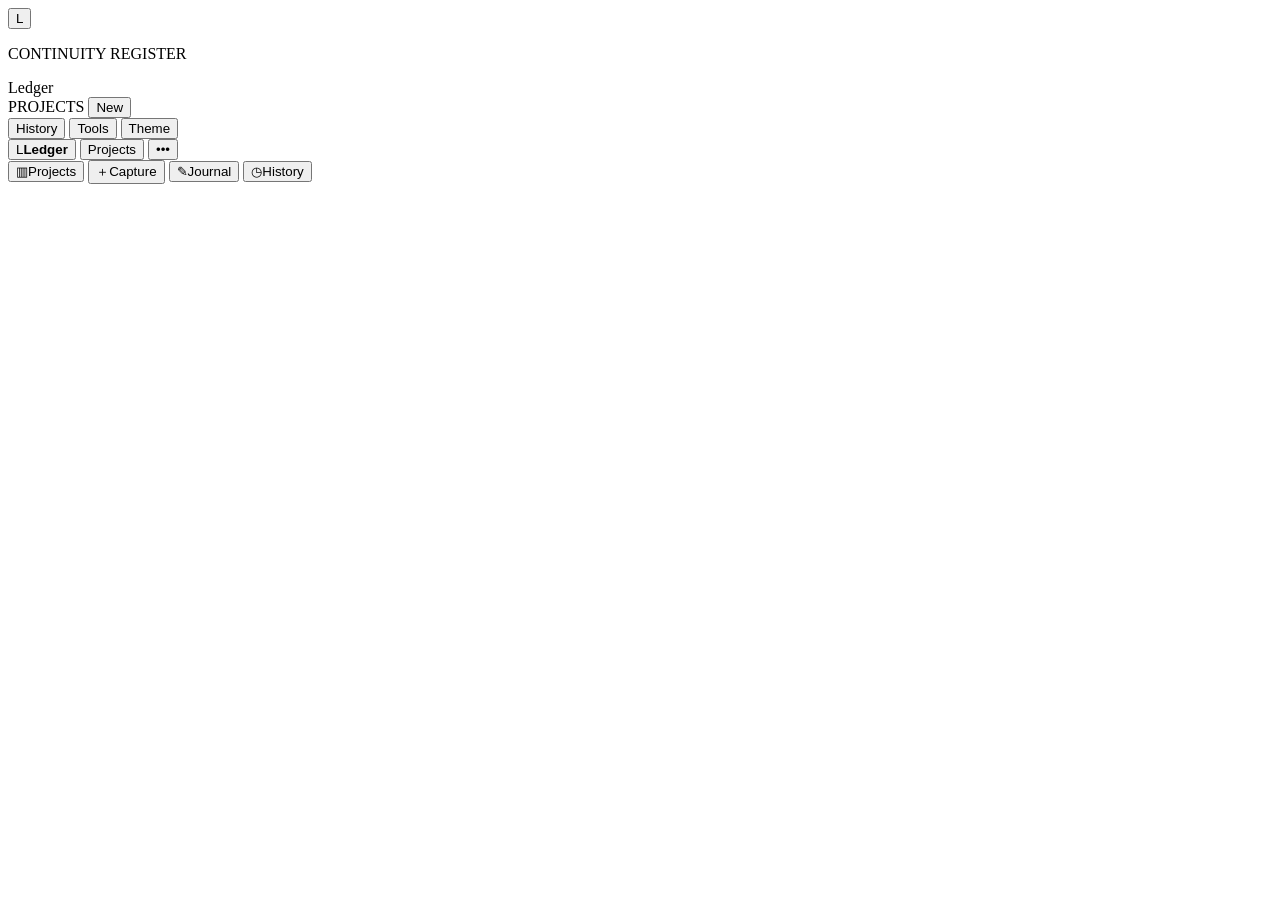
==== index.html @ 66446634 "Replace Ledger page with V3 return-point interface" ====
<!doctype html>
<html lang="en">
<head>
  <meta charset="utf-8">
  <meta name="viewport" content="width=device-width,initial-scale=1,viewport-fit=cover">
  <meta name="theme-color" content="#efe7d8">
  <meta name="color-scheme" content="light dark">
  <title>Ledger</title>
  <link rel="preconnect" href="https://fonts.googleapis.com">
  <link rel="preconnect" href="https://fonts.gstatic.com" crossorigin>
  <link href="https://fonts.googleapis.com/css2?family=IBM+Plex+Mono:wght@400;500;600;700&family=IBM+Plex+Sans:wght@400;500;600;700&family=Newsreader:opsz,wght@6..72,400;6..72,500;6..72,600;6..72,700&display=swap" rel="stylesheet">
  <link rel="stylesheet" href="stationery/v3.css?v=1">
  <script>
    try{document.documentElement.dataset.theme=localStorage.getItem('ledger-stationery-theme-v1')==='dark'?'dark':'light'}catch(e){document.documentElement.dataset.theme='light'}
  </script>
</head>
<body>
  <div class="app-shell">
    <aside class="project-spine" aria-label="Project index">
      <header class="brand-block">
        <button class="brand-mark" type="button" data-action="home" aria-label="Ledger home">L</button>
        <div>
          <p class="brand-kicker">CONTINUITY REGISTER</p>
          <div class="brand-name">Ledger</div>
        </div>
      </header>

      <div class="spine-section-head">
        <span>PROJECTS</span>
        <button class="text-action" type="button" data-action="new-project">New</button>
      </div>
      <nav id="projectIndex" class="project-index" aria-label="Projects"></nav>

      <footer class="spine-footer">
        <div id="syncStatus" class="sync-status"></div>
        <div class="spine-actions">
          <button type="button" data-action="history">History</button>
          <button type="button" data-action="tools">Tools</button>
          <button id="themeToggle" type="button" data-action="theme" aria-label="Switch theme">Theme</button>
        </div>
      </footer>
    </aside>

    <section class="main-stage">
      <header class="mobile-header">
        <button class="mobile-brand" type="button" data-action="projects"><span>L</span><strong>Ledger</strong></button>
        <button id="mobileProjectName" class="mobile-project-name" type="button" data-action="projects">Projects</button>
        <button class="mobile-icon-button" type="button" data-action="tools" aria-label="Tools">•••</button>
      </header>

      <main id="mainContent" class="main-content">
        <section id="corruptState" class="system-state" hidden></section>
        <section id="emptyState" class="empty-state" hidden>
          <p class="micro-label">NEW REGISTER</p>
          <h1>Start with one project.</h1>
          <p>Ledger is built to help you return to work without rebuilding the context in your head.</p>
          <button class="primary-button" type="button" data-action="new-project">Create project</button>
        </section>

        <article id="projectSurface" class="project-surface" hidden>
          <header class="project-header">
            <div class="project-heading-copy">
              <div class="project-line">
                <span id="projectPosition">PROJECT 01 / 01</span>
                <span id="projectMode">WORK REGISTER</span>
                <span id="projectUpdated">UPDATED TODAY</span>
              </div>
              <h1 id="projectTitle"></h1>
              <p id="projectDescription" class="project-description"></p>
              <div id="projectLinks" class="project-links"></div>
            </div>
            <div class="project-header-actions">
              <button class="primary-button" type="button" data-action="capture">Capture</button>
              <button type="button" data-action="log-work">Log work</button>
              <button type="button" data-action="edit-project">Edit</button>
            </div>
          </header>

          <section id="returnPoint" class="return-point" aria-labelledby="returnPointLabel">
            <div class="return-label-block">
              <span id="returnPointLabel" class="micro-label">RETURN POINT</span>
              <strong id="returnTime">Today</strong>
            </div>
            <div class="return-summary">
              <p id="returnChange" class="return-change"></p>
              <p id="returnPrompt" class="return-prompt"></p>
            </div>
            <div id="returnAction" class="return-action"></div>
          </section>

          <div class="project-layout">
            <section class="work-stream" aria-label="Current work">
              <section class="work-section now-section">
                <div class="section-heading">
                  <div><span class="section-index">01</span><h2>Now</h2></div>
                  <span id="activeCount" class="section-count"></span>
                </div>
                <div id="activeTasks" class="task-list active-task-list"></div>
              </section>

              <section class="work-section queue-section">
                <div class="section-heading">
                  <div><span class="section-index">02</span><h2>Next</h2></div>
                  <div class="section-actions"><span id="openCount" class="section-count"></span><button type="button" data-action="quick-task">+ Task</button></div>
                </div>
                <div id="openTasks" class="task-list queue-task-list"></div>
              </section>

              <details id="archiveSection" class="archive-section">
                <summary><span><span class="section-index">03</span> Archive</span><span id="doneCount"></span></summary>
                <div id="doneTasks" class="task-list done-task-list"></div>
              </details>
            </section>

            <aside class="context-margin" aria-label="Project context">
              <section id="briefSection" class="context-section brief-section">
                <div class="context-heading"><span>PROJECT BRIEF</span><button type="button" data-action="edit-project">Edit</button></div>
                <div id="briefContent"></div>
              </section>

              <section class="context-section notes-section">
                <div class="context-heading"><span>NOTES</span><button type="button" data-action="new-note">+ Note</button></div>
                <div id="notesList" class="notes-list"></div>
              </section>

              <section class="context-section journal-section">
                <div class="context-heading"><span>JOURNAL</span><button type="button" data-action="new-journal">+ Entry</button></div>
                <div id="journalList" class="journal-list"></div>
                <button id="journalMore" class="context-more" type="button" data-action="history" hidden>See full history</button>
              </section>
            </aside>
          </div>
        </article>
      </main>
    </section>
  </div>

  <nav class="mobile-dock" aria-label="Primary actions">
    <button type="button" data-action="projects"><span class="dock-icon">▥</span><span>Projects</span></button>
    <button class="dock-primary" type="button" data-action="capture"><span class="dock-icon">＋</span><span>Capture</span></button>
    <button type="button" data-action="new-journal"><span class="dock-icon">✎</span><span>Journal</span></button>
    <button type="button" data-action="history"><span class="dock-icon">◷</span><span>History</span></button>
  </nav>

  <dialog id="projectsDialog" class="ledger-dialog compact-dialog">
    <form method="dialog" class="dialog-chrome"><button class="dialog-close" value="cancel" aria-label="Close">×</button></form>
    <header class="dialog-header"><span class="micro-label">PROJECT INDEX</span><h2>Projects</h2></header>
    <div id="projectsDialogList" class="dialog-project-list"></div>
    <button class="primary-button full-button" type="button" data-action="new-project">New project</button>
  </dialog>

  <dialog id="captureDialog" class="ledger-dialog">
    <form id="captureForm">
      <button class="dialog-close" type="button" data-action="close-dialog" aria-label="Close">×</button>
      <header class="dialog-header"><span class="micro-label">CAPTURE</span><h2>Add to project</h2></header>
      <div class="capture-kind" role="group" aria-label="Capture type">
        <button type="button" data-capture-kind="NOTE">Note</button>
        <button type="button" data-capture-kind="CHECKLIST" class="selected">Task</button>
        <button type="button" data-capture-kind="EXECUTION">Detailed task</button>
      </div>
      <label class="field"><span>Title / note</span><textarea id="captureTitle" rows="4" required></textarea></label>
      <label id="capturePhaseField" class="field"><span>Section / phase</span><input id="capturePhase" type="text"></label>
      <div id="captureDetailFields" class="field-stack" hidden>
        <label class="field"><span>Outcome</span><textarea id="captureOutcome" rows="2"></textarea></label>
        <label class="field"><span>Input / source</span><textarea id="captureInputs" rows="2"></textarea></label>
        <label class="field"><span>Waiting on / dependencies</span><textarea id="captureDependencies" rows="2"></textarea></label>
        <label class="field"><span>Done when</span><textarea id="captureAcceptance" rows="2"></textarea></label>
      </div>
      <button class="primary-button full-button" type="submit">Save to Ledger</button>
    </form>
  </dialog>

  <dialog id="projectDialog" class="ledger-dialog wide-dialog">
    <form id="projectForm">
      <button class="dialog-close" type="button" data-action="close-dialog" aria-label="Close">×</button>
      <header class="dialog-header"><span class="micro-label">PROJECT</span><h2 id="projectDialogTitle">Project</h2></header>
      <input id="projectId" type="hidden">
      <label class="field"><span>Project title</span><input id="projectTitleInput" type="text" required></label>
      <label class="field"><span>Description</span><textarea id="projectDescriptionInput" rows="3"></textarea></label>
      <label class="field"><span>Project links</span><textarea id="projectLinksInput" rows="3" placeholder="GitHub | https://github.com/owner/repo"></textarea><small>One per line. Optional format: Label | URL</small></label>
      <fieldset class="field-group"><legend>Format</legend><div class="segmented"><label><input type="radio" name="projectMode" value="LIST" checked> List</label><label><input type="radio" name="projectMode" value="ROADMAP"> Roadmap</label></div></fieldset>
      <div id="roadmapFields" class="field-stack">
        <label class="field"><span>Current reality</span><textarea id="framingCurrent" rows="3"></textarea></label>
        <label class="field"><span>Definition of done</span><textarea id="framingDone" rows="3"></textarea></label>
        <label class="field"><span>Final proof</span><textarea id="framingProof" rows="2"></textarea></label>
        <label class="field"><span>In scope</span><textarea id="framingScope" rows="2"></textarea></label>
        <label class="field"><span>Not doing</span><textarea id="framingNotDoing" rows="2"></textarea></label>
        <label class="field"><span>Effort limit</span><input id="framingEffort" type="text"></label>
        <label class="field"><span>Highest-risk unknown</span><textarea id="framingRisk" rows="2"></textarea></label>
      </div>
      <button class="primary-button full-button" type="submit">Save project</button>
    </form>
  </dialog>

  <dialog id="taskDialog" class="ledger-dialog wide-dialog task-dialog">
    <form id="taskForm">
      <button class="dialog-close" type="button" data-action="close-dialog" aria-label="Close">×</button>
      <header class="dialog-header"><span id="taskKindLabel" class="micro-label">TASK</span><h2>Task details</h2></header>
      <input id="taskId" type="hidden">
      <div class="task-editor-grid">
        <label class="field span-2"><span>Title</span><textarea id="taskTitleInput" rows="2" required></textarea></label>
        <label class="field"><span>Status</span><select id="taskStatusInput"><option>OPEN</option><option>ACTIVE</option><option>BLOCKED</option><option>DONE</option></select></label>
        <label class="field"><span>Section / phase</span><input id="taskPhaseInput" type="text"></label>
        <label class="field span-2"><span>Working note</span><textarea id="taskNotesInput" rows="3"></textarea></label>
        <label class="field span-2"><span>Link</span><input id="taskLinkInput" type="url" inputmode="url"></label>
      </div>
      <details class="editor-details" open><summary>Execution context</summary><div class="field-stack two-column-fields">
        <label class="field"><span>Outcome</span><textarea id="taskOutcomeInput" rows="2"></textarea></label>
        <label class="field"><span>Input / source</span><textarea id="taskInputsInput" rows="2"></textarea></label>
        <label class="field"><span>Waiting on</span><textarea id="taskDependenciesInput" rows="2"></textarea></label>
        <label class="field"><span>Boundary</span><textarea id="taskBoundaryInput" rows="2"></textarea></label>
        <label class="field"><span>Done when</span><textarea id="taskAcceptanceInput" rows="2"></textarea></label>
        <label class="field"><span>Verification</span><textarea id="taskVerificationInput" rows="2"></textarea></label>
        <label class="field span-2"><span>Stop condition</span><textarea id="taskStopInput" rows="2"></textarea></label>
      </div></details>
      <section class="editor-section"><div class="editor-section-head"><span>CHECKLIST</span><button type="button" data-action="add-subtask">+ Step</button></div><div id="subtaskEditor" class="subtask-editor"></div></section>
      <section class="editor-section"><div class="editor-section-head"><span>TASK NOTES</span></div><div id="taskNotationList" class="notation-list"></div><label class="field"><span>Add timestamped note</span><textarea id="taskNewNotation" rows="2"></textarea></label></section>
      <div class="dialog-actions"><button class="danger-text" type="button" data-action="delete-task">Delete</button><span></span><button type="button" data-action="close-dialog">Cancel</button><button class="primary-button" type="submit">Save task</button></div>
    </form>
  </dialog>

  <dialog id="noteDialog" class="ledger-dialog">
    <form id="noteForm">
      <button class="dialog-close" type="button" data-action="close-dialog" aria-label="Close">×</button>
      <header class="dialog-header"><span class="micro-label">PROJECT NOTE</span><h2 id="noteDialogTitle">Note</h2></header>
      <input id="noteId" type="hidden">
      <label class="field"><span>Note</span><textarea id="noteBody" rows="10" required></textarea></label>
      <div class="dialog-actions"><button id="noteDelete" class="danger-text" type="button" data-action="delete-note">Delete</button><span></span><button class="primary-button" type="submit">Save note</button></div>
    </form>
  </dialog>

  <dialog id="journalDialog" class="ledger-dialog">
    <form id="journalForm">
      <button class="dialog-close" type="button" data-action="close-dialog" aria-label="Close">×</button>
      <header class="dialog-header"><span class="micro-label">PROJECT JOURNAL</span><h2 id="journalDialogTitle">New entry</h2></header>
      <input id="journalId" type="hidden">
      <label class="field"><span>Thought / observation / decision</span><textarea id="journalBody" rows="10" required></textarea></label>
      <div class="dialog-actions"><button id="journalDelete" class="danger-text" type="button" data-action="delete-journal">Delete</button><span></span><button class="primary-button" type="submit">Save entry</button></div>
    </form>
  </dialog>

  <dialog id="worklogDialog" class="ledger-dialog">
    <form id="worklogForm">
      <button class="dialog-close" type="button" data-action="close-dialog" aria-label="Close">×</button>
      <header class="dialog-header"><span class="micro-label">WORK RECORD</span><h2>Log work</h2></header>
      <label class="field"><span>What changed?</span><textarea id="worklogSummary" rows="6" required></textarea></label>
      <button class="primary-button full-button" type="submit">Add to history</button>
    </form>
  </dialog>

  <dialog id="historyDialog" class="ledger-dialog wide-dialog">
    <form method="dialog" class="dialog-chrome"><button class="dialog-close" value="cancel" aria-label="Close">×</button></form>
    <header class="dialog-header"><span class="micro-label">CHRONOLOGY</span><h2>Work history</h2></header>
    <div id="historyList" class="history-list"></div>
  </dialog>

  <dialog id="toolsDialog" class="ledger-dialog compact-dialog">
    <form method="dialog" class="dialog-chrome"><button class="dialog-close" value="cancel" aria-label="Close">×</button></form>
    <header class="dialog-header"><span class="micro-label">LEDGER</span><h2>Tools</h2></header>
    <div class="tool-list">
      <a href="sync.html"><strong>GitHub sync</strong><span>Connection and backup status →</span></a>
      <button type="button" data-action="export"><strong>Export project</strong><span>Download Markdown ↓</span></button>
      <button type="button" data-action="import"><strong>Import Markdown</strong><span>Create a project from a file ↑</span></button>
      <button type="button" data-action="theme"><strong>Appearance</strong><span>Toggle light / dark</span></button>
    </div>
  </dialog>

  <input id="importFile" type="file" accept=".md,text/markdown,text/plain" hidden>
  <div id="toast" class="toast" role="status" aria-live="polite" hidden><span id="toastText"></span><button id="toastUndo" type="button" hidden>Undo</button></div>

  <script src="stationery/v3.js?v=1"></script>
  <script src="stationery/auto-sync.js?v=1"></script>
</body>
</html>
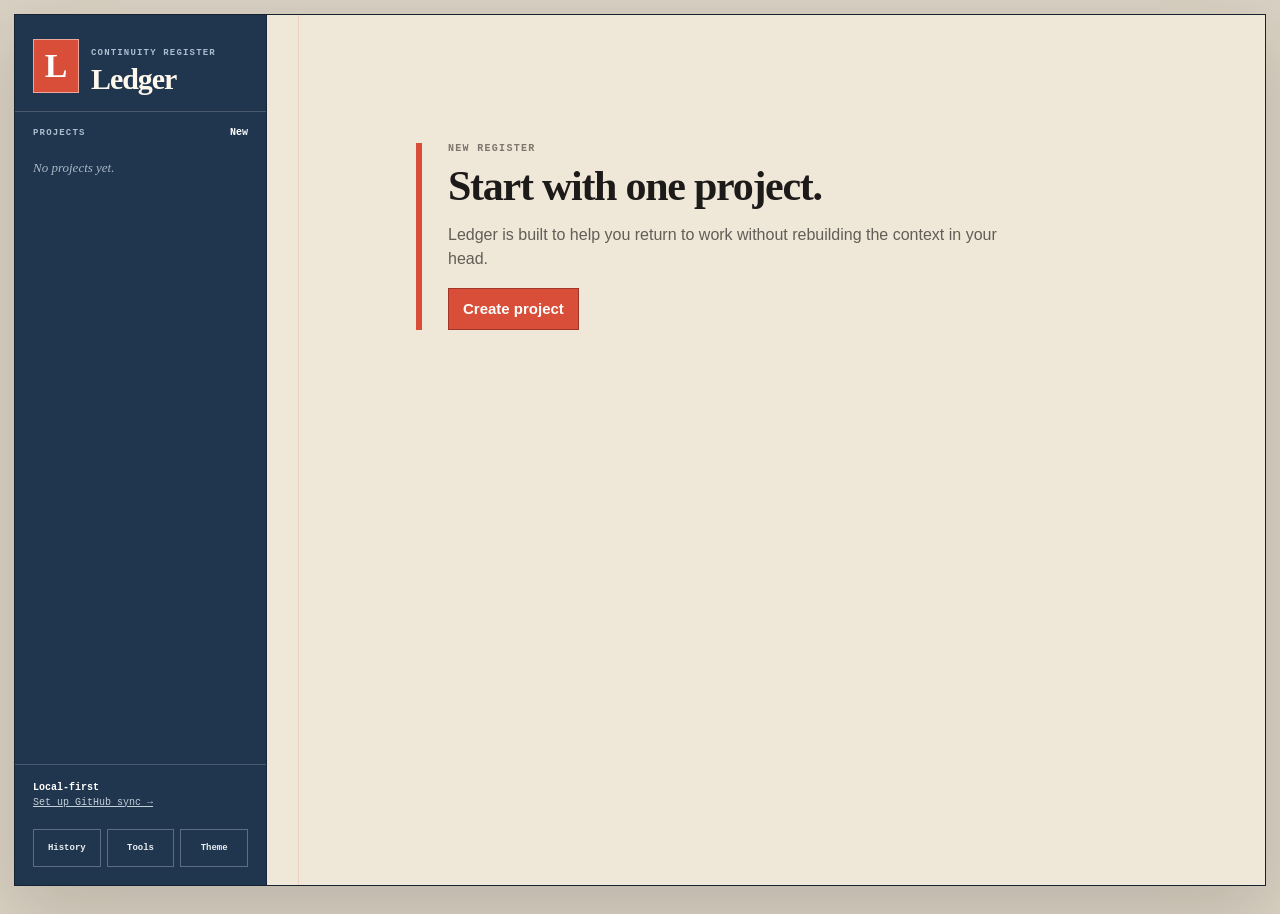
==== commit 1122ab3a: "Align Ledger V3 information order with Return Point model" ====
--- a/index.html
+++ b/index.html
@@ -9,7 +9,7 @@
   <link rel="preconnect" href="https://fonts.googleapis.com">
   <link rel="preconnect" href="https://fonts.gstatic.com" crossorigin>
   <link href="https://fonts.googleapis.com/css2?family=IBM+Plex+Mono:wght@400;500;600;700&family=IBM+Plex+Sans:wght@400;500;600;700&family=Newsreader:opsz,wght@6..72,400;6..72,500;6..72,600;6..72,700&display=swap" rel="stylesheet">
-  <link rel="stylesheet" href="stationery/v3.css?v=1">
+  <link rel="stylesheet" href="stationery/v3.css?v=2">
   <script>
     try{document.documentElement.dataset.theme=localStorage.getItem('ledger-stationery-theme-v1')==='dark'?'dark':'light'}catch(e){document.documentElement.dataset.theme='light'}
   </script>
@@ -107,12 +107,16 @@
               </section>
 
               <details id="archiveSection" class="archive-section">
-                <summary><span><span class="section-index">03</span> Archive</span><span id="doneCount"></span></summary>
+                <summary><span><span class="section-index">04</span> Archive</span><span id="doneCount"></span></summary>
                 <div id="doneTasks" class="task-list done-task-list"></div>
               </details>
             </section>
 
             <aside class="context-margin" aria-label="Project context">
+              <div class="context-stream-label">
+                <span class="section-index">03</span>
+                <div><strong>Context</strong><small>What you need to remember</small></div>
+              </div>
               <section id="briefSection" class="context-section brief-section">
                 <div class="context-heading"><span>PROJECT BRIEF</span><button type="button" data-action="edit-project">Edit</button></div>
                 <div id="briefContent"></div>
@@ -129,6 +133,7 @@
                 <button id="journalMore" class="context-more" type="button" data-action="history" hidden>See full history</button>
               </section>
             </aside>
+
           </div>
         </article>
       </main>
--- a/stationery/v3.css
+++ b/stationery/v3.css
@@ -0,0 +1,3 @@
+@import url('./v3-foundation.css?v=1');
+@import url('./v3-components.css?v=1');
+@import url('./v3-responsive.css?v=1');
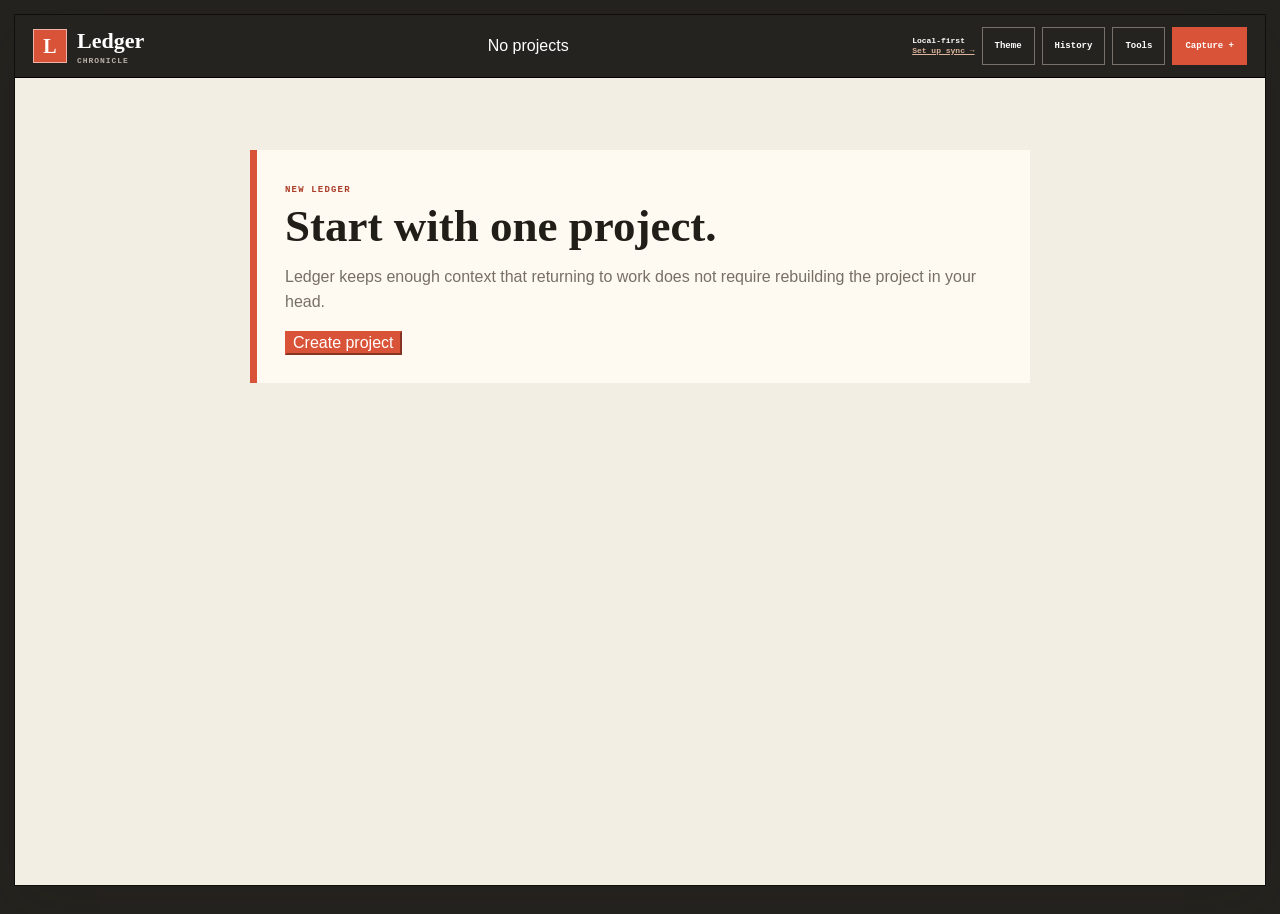
==== commit f8b94438: "Promote Chronicle V4 at tester root" ====
--- a/index.html
+++ b/index.html
@@ -3,277 +3,14 @@
 <head>
   <meta charset="utf-8">
   <meta name="viewport" content="width=device-width,initial-scale=1,viewport-fit=cover">
-  <meta name="theme-color" content="#efe7d8">
-  <meta name="color-scheme" content="light dark">
+  <meta name="theme-color" content="#f3eee4">
   <title>Ledger</title>
-  <link rel="preconnect" href="https://fonts.googleapis.com">
-  <link rel="preconnect" href="https://fonts.gstatic.com" crossorigin>
-  <link href="https://fonts.googleapis.com/css2?family=IBM+Plex+Mono:wght@400;500;600;700&family=IBM+Plex+Sans:wght@400;500;600;700&family=Newsreader:opsz,wght@6..72,400;6..72,500;6..72,600;6..72,700&display=swap" rel="stylesheet">
-  <link rel="stylesheet" href="stationery/v3.css?v=2">
   <script>
-    try{document.documentElement.dataset.theme=localStorage.getItem('ledger-stationery-theme-v1')==='dark'?'dark':'light'}catch(e){document.documentElement.dataset.theme='light'}
+    const target = `v4/chronicle.html${location.search}${location.hash}`;
+    location.replace(target);
   </script>
 </head>
 <body>
-  <div class="app-shell">
-    <aside class="project-spine" aria-label="Project index">
-      <header class="brand-block">
-        <button class="brand-mark" type="button" data-action="home" aria-label="Ledger home">L</button>
-        <div>
-          <p class="brand-kicker">CONTINUITY REGISTER</p>
-          <div class="brand-name">Ledger</div>
-        </div>
-      </header>
-
-      <div class="spine-section-head">
-        <span>PROJECTS</span>
-        <button class="text-action" type="button" data-action="new-project">New</button>
-      </div>
-      <nav id="projectIndex" class="project-index" aria-label="Projects"></nav>
-
-      <footer class="spine-footer">
-        <div id="syncStatus" class="sync-status"></div>
-        <div class="spine-actions">
-          <button type="button" data-action="history">History</button>
-          <button type="button" data-action="tools">Tools</button>
-          <button id="themeToggle" type="button" data-action="theme" aria-label="Switch theme">Theme</button>
-        </div>
-      </footer>
-    </aside>
-
-    <section class="main-stage">
-      <header class="mobile-header">
-        <button class="mobile-brand" type="button" data-action="projects"><span>L</span><strong>Ledger</strong></button>
-        <button id="mobileProjectName" class="mobile-project-name" type="button" data-action="projects">Projects</button>
-        <button class="mobile-icon-button" type="button" data-action="tools" aria-label="Tools">•••</button>
-      </header>
-
-      <main id="mainContent" class="main-content">
-        <section id="corruptState" class="system-state" hidden></section>
-        <section id="emptyState" class="empty-state" hidden>
-          <p class="micro-label">NEW REGISTER</p>
-          <h1>Start with one project.</h1>
-          <p>Ledger is built to help you return to work without rebuilding the context in your head.</p>
-          <button class="primary-button" type="button" data-action="new-project">Create project</button>
-        </section>
-
-        <article id="projectSurface" class="project-surface" hidden>
-          <header class="project-header">
-            <div class="project-heading-copy">
-              <div class="project-line">
-                <span id="projectPosition">PROJECT 01 / 01</span>
-                <span id="projectMode">WORK REGISTER</span>
-                <span id="projectUpdated">UPDATED TODAY</span>
-              </div>
-              <h1 id="projectTitle"></h1>
-              <p id="projectDescription" class="project-description"></p>
-              <div id="projectLinks" class="project-links"></div>
-            </div>
-            <div class="project-header-actions">
-              <button class="primary-button" type="button" data-action="capture">Capture</button>
-              <button type="button" data-action="log-work">Log work</button>
-              <button type="button" data-action="edit-project">Edit</button>
-            </div>
-          </header>
-
-          <section id="returnPoint" class="return-point" aria-labelledby="returnPointLabel">
-            <div class="return-label-block">
-              <span id="returnPointLabel" class="micro-label">RETURN POINT</span>
-              <strong id="returnTime">Today</strong>
-            </div>
-            <div class="return-summary">
-              <p id="returnChange" class="return-change"></p>
-              <p id="returnPrompt" class="return-prompt"></p>
-            </div>
-            <div id="returnAction" class="return-action"></div>
-          </section>
-
-          <div class="project-layout">
-            <section class="work-stream" aria-label="Current work">
-              <section class="work-section now-section">
-                <div class="section-heading">
-                  <div><span class="section-index">01</span><h2>Now</h2></div>
-                  <span id="activeCount" class="section-count"></span>
-                </div>
-                <div id="activeTasks" class="task-list active-task-list"></div>
-              </section>
-
-              <section class="work-section queue-section">
-                <div class="section-heading">
-                  <div><span class="section-index">02</span><h2>Next</h2></div>
-                  <div class="section-actions"><span id="openCount" class="section-count"></span><button type="button" data-action="quick-task">+ Task</button></div>
-                </div>
-                <div id="openTasks" class="task-list queue-task-list"></div>
-              </section>
-
-              <details id="archiveSection" class="archive-section">
-                <summary><span><span class="section-index">04</span> Archive</span><span id="doneCount"></span></summary>
-                <div id="doneTasks" class="task-list done-task-list"></div>
-              </details>
-            </section>
-
-            <aside class="context-margin" aria-label="Project context">
-              <div class="context-stream-label">
-                <span class="section-index">03</span>
-                <div><strong>Context</strong><small>What you need to remember</small></div>
-              </div>
-              <section id="briefSection" class="context-section brief-section">
-                <div class="context-heading"><span>PROJECT BRIEF</span><button type="button" data-action="edit-project">Edit</button></div>
-                <div id="briefContent"></div>
-              </section>
-
-              <section class="context-section notes-section">
-                <div class="context-heading"><span>NOTES</span><button type="button" data-action="new-note">+ Note</button></div>
-                <div id="notesList" class="notes-list"></div>
-              </section>
-
-              <section class="context-section journal-section">
-                <div class="context-heading"><span>JOURNAL</span><button type="button" data-action="new-journal">+ Entry</button></div>
-                <div id="journalList" class="journal-list"></div>
-                <button id="journalMore" class="context-more" type="button" data-action="history" hidden>See full history</button>
-              </section>
-            </aside>
-
-          </div>
-        </article>
-      </main>
-    </section>
-  </div>
-
-  <nav class="mobile-dock" aria-label="Primary actions">
-    <button type="button" data-action="projects"><span class="dock-icon">▥</span><span>Projects</span></button>
-    <button class="dock-primary" type="button" data-action="capture"><span class="dock-icon">＋</span><span>Capture</span></button>
-    <button type="button" data-action="new-journal"><span class="dock-icon">✎</span><span>Journal</span></button>
-    <button type="button" data-action="history"><span class="dock-icon">◷</span><span>History</span></button>
-  </nav>
-
-  <dialog id="projectsDialog" class="ledger-dialog compact-dialog">
-    <form method="dialog" class="dialog-chrome"><button class="dialog-close" value="cancel" aria-label="Close">×</button></form>
-    <header class="dialog-header"><span class="micro-label">PROJECT INDEX</span><h2>Projects</h2></header>
-    <div id="projectsDialogList" class="dialog-project-list"></div>
-    <button class="primary-button full-button" type="button" data-action="new-project">New project</button>
-  </dialog>
-
-  <dialog id="captureDialog" class="ledger-dialog">
-    <form id="captureForm">
-      <button class="dialog-close" type="button" data-action="close-dialog" aria-label="Close">×</button>
-      <header class="dialog-header"><span class="micro-label">CAPTURE</span><h2>Add to project</h2></header>
-      <div class="capture-kind" role="group" aria-label="Capture type">
-        <button type="button" data-capture-kind="NOTE">Note</button>
-        <button type="button" data-capture-kind="CHECKLIST" class="selected">Task</button>
-        <button type="button" data-capture-kind="EXECUTION">Detailed task</button>
-      </div>
-      <label class="field"><span>Title / note</span><textarea id="captureTitle" rows="4" required></textarea></label>
-      <label id="capturePhaseField" class="field"><span>Section / phase</span><input id="capturePhase" type="text"></label>
-      <div id="captureDetailFields" class="field-stack" hidden>
-        <label class="field"><span>Outcome</span><textarea id="captureOutcome" rows="2"></textarea></label>
-        <label class="field"><span>Input / source</span><textarea id="captureInputs" rows="2"></textarea></label>
-        <label class="field"><span>Waiting on / dependencies</span><textarea id="captureDependencies" rows="2"></textarea></label>
-        <label class="field"><span>Done when</span><textarea id="captureAcceptance" rows="2"></textarea></label>
-      </div>
-      <button class="primary-button full-button" type="submit">Save to Ledger</button>
-    </form>
-  </dialog>
-
-  <dialog id="projectDialog" class="ledger-dialog wide-dialog">
-    <form id="projectForm">
-      <button class="dialog-close" type="button" data-action="close-dialog" aria-label="Close">×</button>
-      <header class="dialog-header"><span class="micro-label">PROJECT</span><h2 id="projectDialogTitle">Project</h2></header>
-      <input id="projectId" type="hidden">
-      <label class="field"><span>Project title</span><input id="projectTitleInput" type="text" required></label>
-      <label class="field"><span>Description</span><textarea id="projectDescriptionInput" rows="3"></textarea></label>
-      <label class="field"><span>Project links</span><textarea id="projectLinksInput" rows="3" placeholder="GitHub | https://github.com/owner/repo"></textarea><small>One per line. Optional format: Label | URL</small></label>
-      <fieldset class="field-group"><legend>Format</legend><div class="segmented"><label><input type="radio" name="projectMode" value="LIST" checked> List</label><label><input type="radio" name="projectMode" value="ROADMAP"> Roadmap</label></div></fieldset>
-      <div id="roadmapFields" class="field-stack">
-        <label class="field"><span>Current reality</span><textarea id="framingCurrent" rows="3"></textarea></label>
-        <label class="field"><span>Definition of done</span><textarea id="framingDone" rows="3"></textarea></label>
-        <label class="field"><span>Final proof</span><textarea id="framingProof" rows="2"></textarea></label>
-        <label class="field"><span>In scope</span><textarea id="framingScope" rows="2"></textarea></label>
-        <label class="field"><span>Not doing</span><textarea id="framingNotDoing" rows="2"></textarea></label>
-        <label class="field"><span>Effort limit</span><input id="framingEffort" type="text"></label>
-        <label class="field"><span>Highest-risk unknown</span><textarea id="framingRisk" rows="2"></textarea></label>
-      </div>
-      <button class="primary-button full-button" type="submit">Save project</button>
-    </form>
-  </dialog>
-
-  <dialog id="taskDialog" class="ledger-dialog wide-dialog task-dialog">
-    <form id="taskForm">
-      <button class="dialog-close" type="button" data-action="close-dialog" aria-label="Close">×</button>
-      <header class="dialog-header"><span id="taskKindLabel" class="micro-label">TASK</span><h2>Task details</h2></header>
-      <input id="taskId" type="hidden">
-      <div class="task-editor-grid">
-        <label class="field span-2"><span>Title</span><textarea id="taskTitleInput" rows="2" required></textarea></label>
-        <label class="field"><span>Status</span><select id="taskStatusInput"><option>OPEN</option><option>ACTIVE</option><option>BLOCKED</option><option>DONE</option></select></label>
-        <label class="field"><span>Section / phase</span><input id="taskPhaseInput" type="text"></label>
-        <label class="field span-2"><span>Working note</span><textarea id="taskNotesInput" rows="3"></textarea></label>
-        <label class="field span-2"><span>Link</span><input id="taskLinkInput" type="url" inputmode="url"></label>
-      </div>
-      <details class="editor-details" open><summary>Execution context</summary><div class="field-stack two-column-fields">
-        <label class="field"><span>Outcome</span><textarea id="taskOutcomeInput" rows="2"></textarea></label>
-        <label class="field"><span>Input / source</span><textarea id="taskInputsInput" rows="2"></textarea></label>
-        <label class="field"><span>Waiting on</span><textarea id="taskDependenciesInput" rows="2"></textarea></label>
-        <label class="field"><span>Boundary</span><textarea id="taskBoundaryInput" rows="2"></textarea></label>
-        <label class="field"><span>Done when</span><textarea id="taskAcceptanceInput" rows="2"></textarea></label>
-        <label class="field"><span>Verification</span><textarea id="taskVerificationInput" rows="2"></textarea></label>
-        <label class="field span-2"><span>Stop condition</span><textarea id="taskStopInput" rows="2"></textarea></label>
-      </div></details>
-      <section class="editor-section"><div class="editor-section-head"><span>CHECKLIST</span><button type="button" data-action="add-subtask">+ Step</button></div><div id="subtaskEditor" class="subtask-editor"></div></section>
-      <section class="editor-section"><div class="editor-section-head"><span>TASK NOTES</span></div><div id="taskNotationList" class="notation-list"></div><label class="field"><span>Add timestamped note</span><textarea id="taskNewNotation" rows="2"></textarea></label></section>
-      <div class="dialog-actions"><button class="danger-text" type="button" data-action="delete-task">Delete</button><span></span><button type="button" data-action="close-dialog">Cancel</button><button class="primary-button" type="submit">Save task</button></div>
-    </form>
-  </dialog>
-
-  <dialog id="noteDialog" class="ledger-dialog">
-    <form id="noteForm">
-      <button class="dialog-close" type="button" data-action="close-dialog" aria-label="Close">×</button>
-      <header class="dialog-header"><span class="micro-label">PROJECT NOTE</span><h2 id="noteDialogTitle">Note</h2></header>
-      <input id="noteId" type="hidden">
-      <label class="field"><span>Note</span><textarea id="noteBody" rows="10" required></textarea></label>
-      <div class="dialog-actions"><button id="noteDelete" class="danger-text" type="button" data-action="delete-note">Delete</button><span></span><button class="primary-button" type="submit">Save note</button></div>
-    </form>
-  </dialog>
-
-  <dialog id="journalDialog" class="ledger-dialog">
-    <form id="journalForm">
-      <button class="dialog-close" type="button" data-action="close-dialog" aria-label="Close">×</button>
-      <header class="dialog-header"><span class="micro-label">PROJECT JOURNAL</span><h2 id="journalDialogTitle">New entry</h2></header>
-      <input id="journalId" type="hidden">
-      <label class="field"><span>Thought / observation / decision</span><textarea id="journalBody" rows="10" required></textarea></label>
-      <div class="dialog-actions"><button id="journalDelete" class="danger-text" type="button" data-action="delete-journal">Delete</button><span></span><button class="primary-button" type="submit">Save entry</button></div>
-    </form>
-  </dialog>
-
-  <dialog id="worklogDialog" class="ledger-dialog">
-    <form id="worklogForm">
-      <button class="dialog-close" type="button" data-action="close-dialog" aria-label="Close">×</button>
-      <header class="dialog-header"><span class="micro-label">WORK RECORD</span><h2>Log work</h2></header>
-      <label class="field"><span>What changed?</span><textarea id="worklogSummary" rows="6" required></textarea></label>
-      <button class="primary-button full-button" type="submit">Add to history</button>
-    </form>
-  </dialog>
-
-  <dialog id="historyDialog" class="ledger-dialog wide-dialog">
-    <form method="dialog" class="dialog-chrome"><button class="dialog-close" value="cancel" aria-label="Close">×</button></form>
-    <header class="dialog-header"><span class="micro-label">CHRONOLOGY</span><h2>Work history</h2></header>
-    <div id="historyList" class="history-list"></div>
-  </dialog>
-
-  <dialog id="toolsDialog" class="ledger-dialog compact-dialog">
-    <form method="dialog" class="dialog-chrome"><button class="dialog-close" value="cancel" aria-label="Close">×</button></form>
-    <header class="dialog-header"><span class="micro-label">LEDGER</span><h2>Tools</h2></header>
-    <div class="tool-list">
-      <a href="sync.html"><strong>GitHub sync</strong><span>Connection and backup status →</span></a>
-      <button type="button" data-action="export"><strong>Export project</strong><span>Download Markdown ↓</span></button>
-      <button type="button" data-action="import"><strong>Import Markdown</strong><span>Create a project from a file ↑</span></button>
-      <button type="button" data-action="theme"><strong>Appearance</strong><span>Toggle light / dark</span></button>
-    </div>
-  </dialog>
-
-  <input id="importFile" type="file" accept=".md,text/markdown,text/plain" hidden>
-  <div id="toast" class="toast" role="status" aria-live="polite" hidden><span id="toastText"></span><button id="toastUndo" type="button" hidden>Undo</button></div>
-
-  <script src="stationery/v3.js?v=1"></script>
-  <script src="stationery/auto-sync.js?v=1"></script>
+  <p><a href="v4/chronicle.html">Open Ledger Chronicle</a></p>
 </body>
 </html>
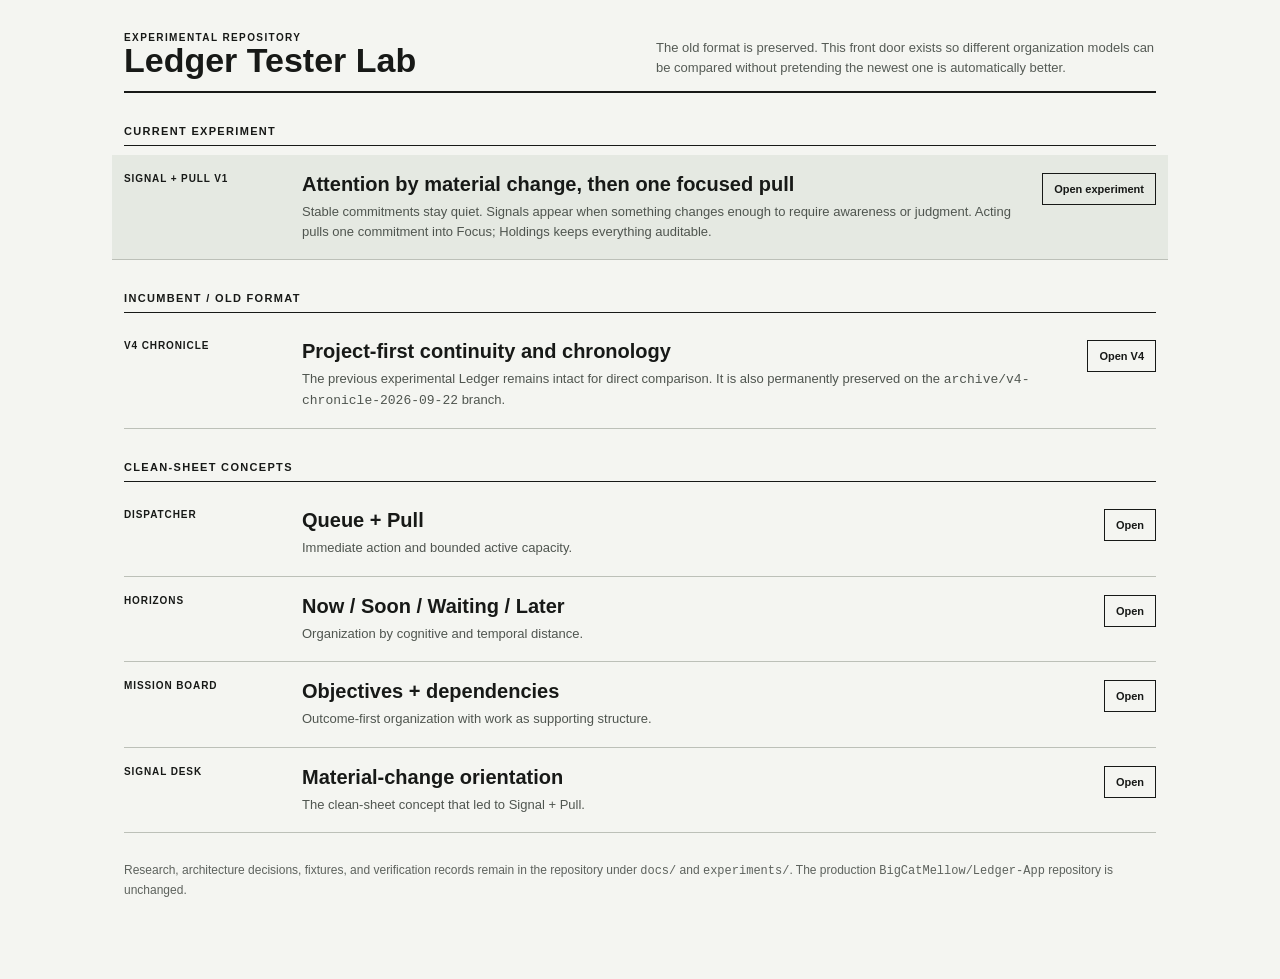
==== commit 131225a9: "Turn tester root into experiment lab launcher" ====
--- a/index.html
+++ b/index.html
@@ -3,14 +3,79 @@
 <head>
   <meta charset="utf-8">
   <meta name="viewport" content="width=device-width,initial-scale=1,viewport-fit=cover">
-  <meta name="theme-color" content="#f3eee4">
-  <title>Ledger</title>
-  <script>
-    const target = `v4/chronicle.html${location.search}${location.hash}`;
-    location.replace(target);
-  </script>
+  <meta name="theme-color" content="#f4f5f1">
+  <title>Ledger Tester Lab</title>
+  <style>
+    :root{font-family:Arial,Helvetica,sans-serif;background:#f4f5f1;color:#171917}
+    *{box-sizing:border-box}
+    body{margin:0}
+    main{max-width:1080px;margin:0 auto;padding:32px 24px 70px}
+    header{display:flex;justify-content:space-between;gap:24px;align-items:end;border-bottom:2px solid #171917;padding-bottom:14px}
+    h1{font-size:34px;line-height:1;margin:0}
+    header p{max-width:500px;margin:0;font-size:13px;line-height:1.5;color:#555b55}
+    .section{margin-top:32px}
+    .section h2{font-size:11px;letter-spacing:.12em;text-transform:uppercase;border-bottom:1px solid #171917;padding-bottom:8px}
+    .choice{display:grid;grid-template-columns:160px minmax(0,1fr) auto;gap:18px;padding:18px 0;border-bottom:1px solid #bcc0b8;align-items:start}
+    .choice .state{font-size:10px;font-weight:800;letter-spacing:.09em;text-transform:uppercase}
+    .choice h3{margin:0 0 6px;font-size:20px}
+    .choice p{margin:0;font-size:13px;line-height:1.5;color:#4f554f}
+    .choice a{display:inline-block;border:1px solid #171917;padding:9px 11px;color:#171917;text-decoration:none;font-size:11px;font-weight:800}
+    .choice.primary{background:#e5e9e2;margin:0 -12px;padding:18px 12px}
+    .notes{font-size:12px;line-height:1.55;color:#5d625d;margin-top:28px}
+    @media(max-width:700px){
+      main{padding:22px 16px 60px}
+      header{display:block}
+      header p{margin-top:10px}
+      h1{font-size:29px}
+      .choice{grid-template-columns:1fr}
+      .choice a{width:max-content}
+      .choice.primary{margin:0 -8px;padding:16px 8px}
+    }
+  </style>
 </head>
 <body>
-  <p><a href="v4/chronicle.html">Open Ledger Chronicle</a></p>
+<main>
+  <header>
+    <div>
+      <div style="font-size:10px;font-weight:800;letter-spacing:.14em">EXPERIMENTAL REPOSITORY</div>
+      <h1>Ledger Tester Lab</h1>
+    </div>
+    <p>The old format is preserved. This front door exists so different organization models can be compared without pretending the newest one is automatically better.</p>
+  </header>
+
+  <section class="section" aria-labelledby="current">
+    <h2 id="current">Current experiment</h2>
+    <article class="choice primary">
+      <div class="state">Signal + Pull V1</div>
+      <div>
+        <h3>Attention by material change, then one focused pull</h3>
+        <p>Stable commitments stay quiet. Signals appear when something changes enough to require awareness or judgment. Acting pulls one commitment into Focus; Holdings keeps everything auditable.</p>
+      </div>
+      <a href="experiments/signal-pull-v1/">Open experiment</a>
+    </article>
+  </section>
+
+  <section class="section" aria-labelledby="incumbent">
+    <h2 id="incumbent">Incumbent / old format</h2>
+    <article class="choice">
+      <div class="state">V4 Chronicle</div>
+      <div>
+        <h3>Project-first continuity and chronology</h3>
+        <p>The previous experimental Ledger remains intact for direct comparison. It is also permanently preserved on the <code>archive/v4-chronicle-2026-09-22</code> branch.</p>
+      </div>
+      <a href="v4/chronicle.html">Open V4</a>
+    </article>
+  </section>
+
+  <section class="section" aria-labelledby="concepts">
+    <h2 id="concepts">Clean-sheet concepts</h2>
+    <article class="choice"><div class="state">Dispatcher</div><div><h3>Queue + Pull</h3><p>Immediate action and bounded active capacity.</p></div><a href="experiments/architecture-search/dispatcher.html">Open</a></article>
+    <article class="choice"><div class="state">Horizons</div><div><h3>Now / Soon / Waiting / Later</h3><p>Organization by cognitive and temporal distance.</p></div><a href="experiments/architecture-search/horizons.html">Open</a></article>
+    <article class="choice"><div class="state">Mission Board</div><div><h3>Objectives + dependencies</h3><p>Outcome-first organization with work as supporting structure.</p></div><a href="experiments/architecture-search/mission-board.html">Open</a></article>
+    <article class="choice"><div class="state">Signal Desk</div><div><h3>Material-change orientation</h3><p>The clean-sheet concept that led to Signal + Pull.</p></div><a href="experiments/architecture-search/signal-desk.html">Open</a></article>
+  </section>
+
+  <p class="notes">Research, architecture decisions, fixtures, and verification records remain in the repository under <code>docs/</code> and <code>experiments/</code>. The production <code>BigCatMellow/Ledger-App</code> repository is unchanged.</p>
+</main>
 </body>
 </html>
